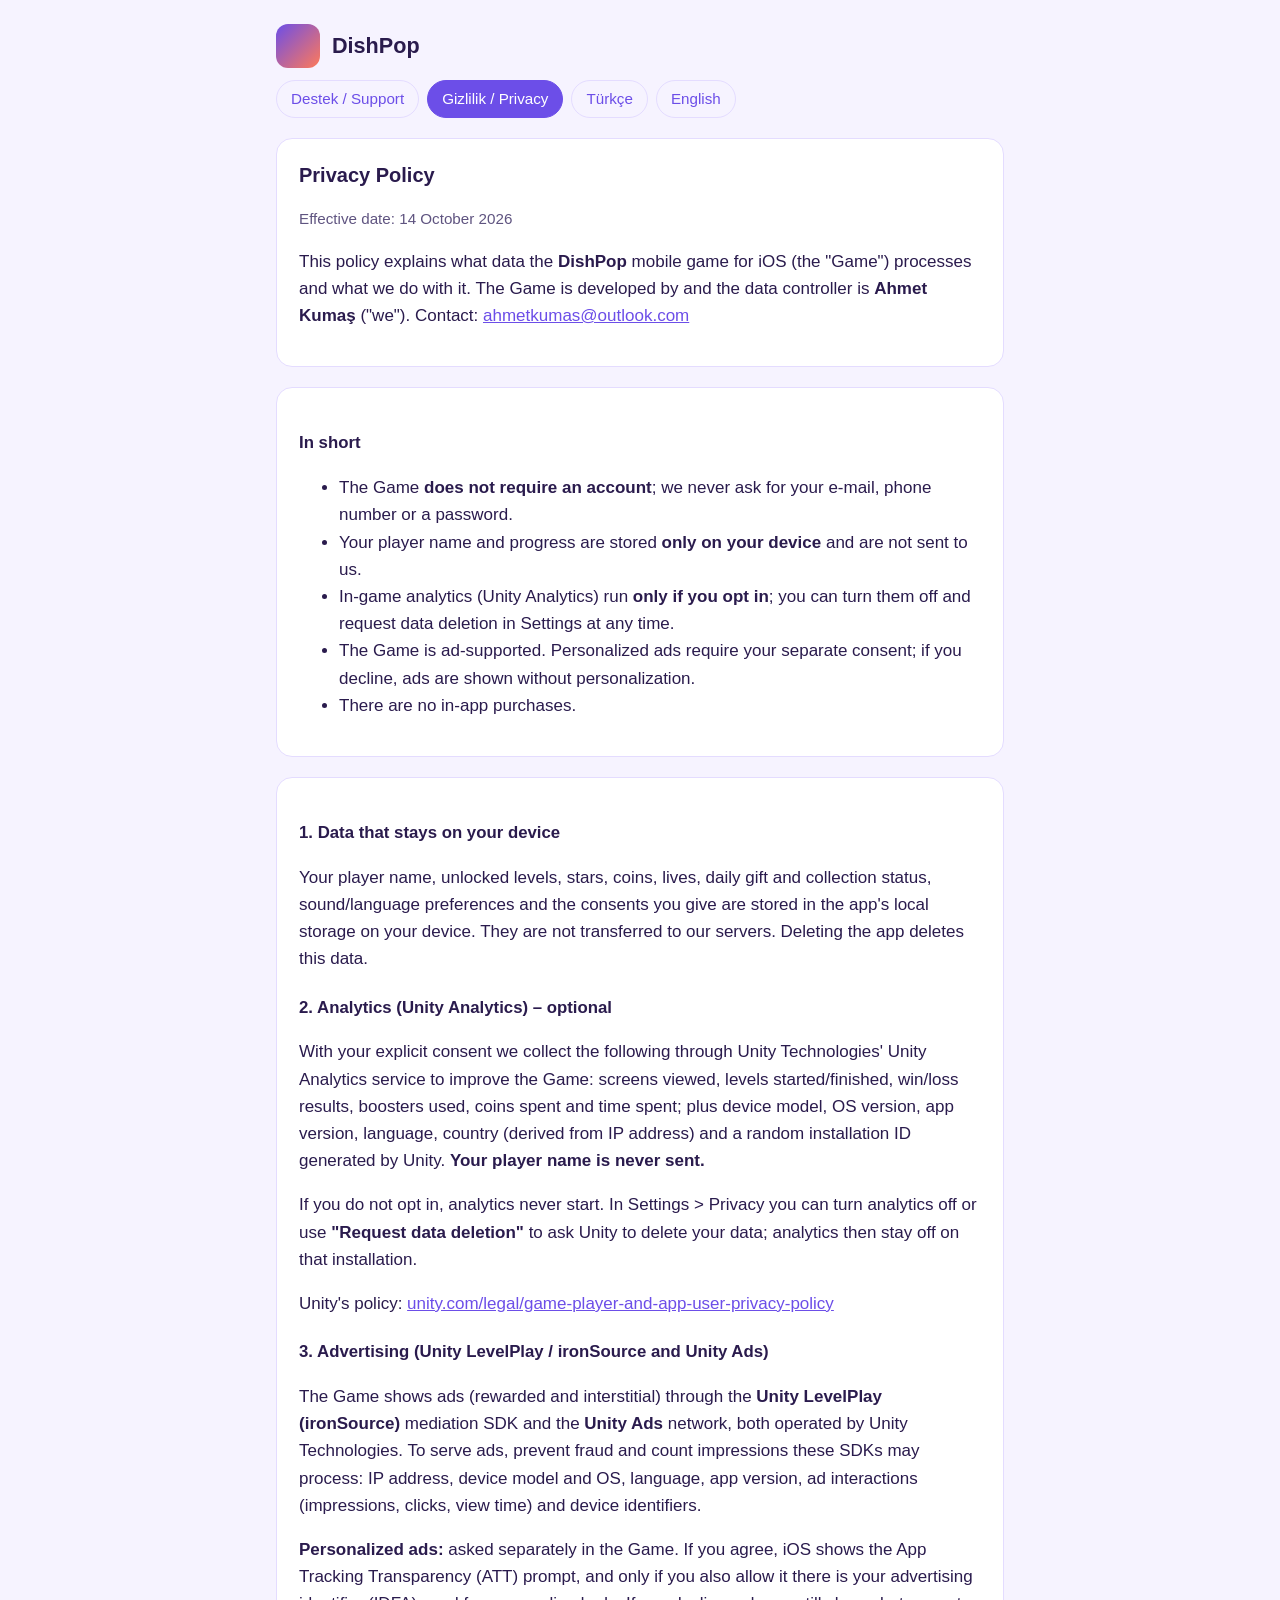
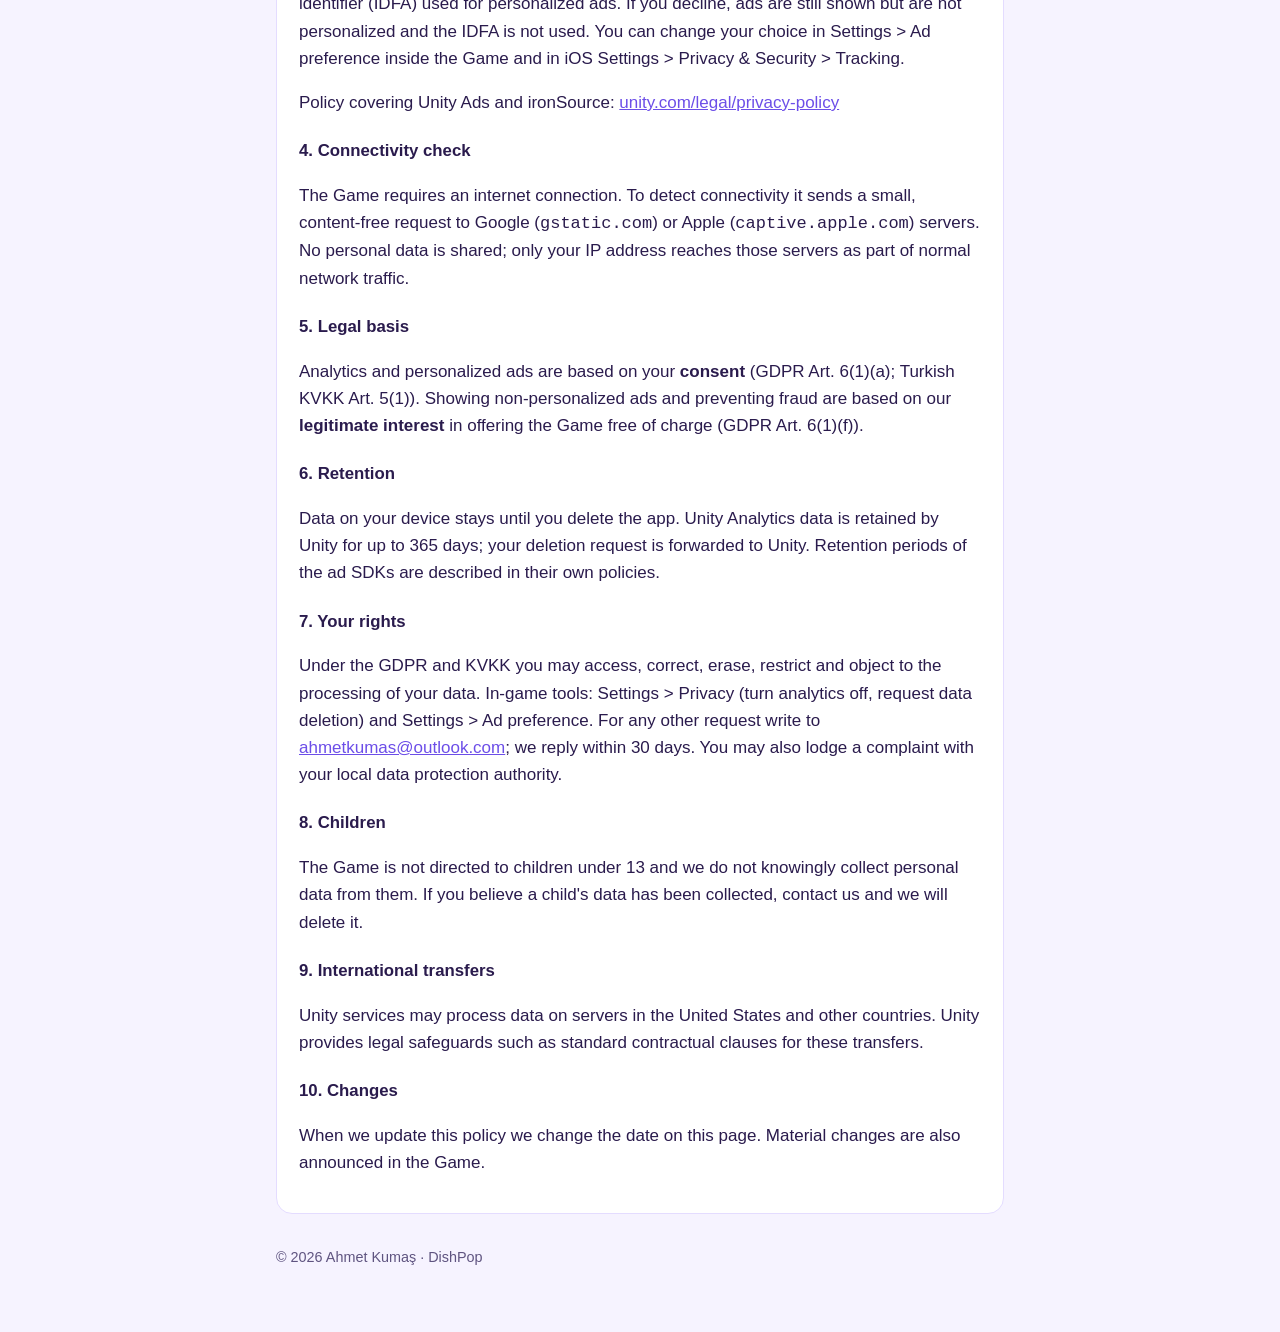
==== privacy.html @ 07a5a762 "DishPop destek ve gizlilik sayfalari (TR/EN) Co-Authored-By: Claude Fable 5.1 <noreply@anthropic.com" ====
<!doctype html>
<html lang="tr">
<head>
<meta charset="utf-8">
<meta name="viewport" content="width=device-width, initial-scale=1">
<title>DishPop – Gizlilik Politikası / Privacy Policy</title>
<link rel="stylesheet" href="style.css">
</head>
<body>
<main>
  <header><div class="logo"></div><h1>DishPop</h1></header>
  <nav>
    <a href="index.html">Destek / Support</a>
    <a href="privacy.html" class="active">Gizlilik / Privacy</a>
    <a href="#tr" onclick="show('tr');return false;">Türkçe</a>
    <a href="#en" onclick="show('en');return false;">English</a>
  </nav>

  <!-- ===================== TÜRKÇE ===================== -->
  <section id="tr" class="lang show">
    <div class="card">
      <h2>Gizlilik Politikası</h2>
      <p class="muted">Yürürlük tarihi: 14 Ekim 2026</p>
      <p>Bu politika, iOS için yayınlanan <strong>DishPop</strong> mobil oyununun ("Oyun") hangi verileri işlediğini ve bu verilerle neler yaptığımızı açıklar. Oyunun geliştiricisi ve veri sorumlusu <strong>Ahmet Kumaş</strong>'tır ("biz"). Sorularınız için: <a href="mailto:ahmetkumas@outlook.com">ahmetkumas@outlook.com</a></p>
    </div>

    <div class="card">
      <h3>Kısaca</h3>
      <ul>
        <li>Oyun <strong>hesap gerektirmez</strong>; e-posta, telefon veya şifre istemeyiz.</li>
        <li>Girdiğiniz oyuncu adı ve oyun ilerlemeniz <strong>yalnızca cihazınızda</strong> saklanır, bize gönderilmez.</li>
        <li>Oyun içi ölçüm (Unity Analytics) <strong>yalnızca izin verirseniz</strong> açılır; Ayarlar'dan istediğiniz zaman kapatabilir ve veri silme isteği gönderebilirsiniz.</li>
        <li>Oyun reklamla desteklenir. Kişiselleştirilmiş reklam için ayrıca izniniz istenir; reddederseniz reklamlar kişiselleştirilmeden gösterilir.</li>
        <li>Uygulama içi satın alma yoktur.</li>
      </ul>
    </div>

    <div class="card">
      <h3>1. Cihazınızda kalan veriler</h3>
      <p>Oyuncu adı, açılan bölümler, yıldızlar, altın, can, günlük hediye ve koleksiyon durumu, ses/dil tercihleri ve verdiğiniz izinler cihazınızdaki uygulama depolamasında tutulur. Bu veriler sunucularımıza aktarılmaz. Uygulamayı silerseniz bu veriler de silinir.</p>

      <h3>2. Ölçüm (Unity Analytics) – isteğe bağlı</h3>
      <p>Oyunu geliştirmek için, açık izninizle, Unity Technologies'in Unity Analytics hizmeti aracılığıyla şu bilgileri toplarız: görüntülenen ekranlar, başlanan/bitirilen bölümler, kazanma-kaybetme sonuçları, kullanılan güçlendirmeler, harcanan altın ve süreler; ayrıca cihaz modeli, işletim sistemi sürümü, uygulama sürümü, dil, ülke (IP adresinden türetilir) ve Unity tarafından üretilen rastgele bir kurulum kimliği. <strong>Oyuncu adınız gönderilmez.</strong></p>
      <p>İzin vermezseniz ölçüm hiç başlamaz. Ayarlar &gt; Gizlilik bölümünden ölçümü kapatabilir veya <strong>"Veri silme isteği"</strong> ile Unity'deki verilerinizin silinmesini talep edebilirsiniz; bu durumda ölçüm o kurulumda kapalı kalır.</p>
      <p>Unity'nin politikası: <a href="https://unity.com/legal/game-player-and-app-user-privacy-policy" target="_blank" rel="noopener">unity.com/legal/game-player-and-app-user-privacy-policy</a></p>

      <h3>3. Reklamlar (Unity LevelPlay / ironSource ve Unity Ads)</h3>
      <p>Oyun, Unity Technologies'e ait <strong>Unity LevelPlay (ironSource)</strong> reklam aracılığı SDK'sı ve <strong>Unity Ads</strong> reklam ağı ile reklam gösterir (ödüllü reklamlar ve bölüm arası reklamlar). Bu SDK'lar reklam göstermek, sahtekârlığı önlemek ve gösterimleri saymak için şu verileri işleyebilir: IP adresi, cihaz modeli ve işletim sistemi, dil, uygulama sürümü, reklam etkileşimleri (gösterim, tıklama, izleme süresi) ve cihaz tanımlayıcıları.</p>
      <p><strong>Kişiselleştirilmiş reklam:</strong> Oyun içinde ayrıca sorulur. İzin verirseniz iOS'un "Uygulama Takibi Şeffaflığı" (ATT) penceresi açılır ve ancak orada da izin verirseniz reklam kimliğiniz (IDFA) kişiselleştirilmiş reklam için kullanılır. İzin vermezseniz reklamlar yine gösterilir, ancak kişiselleştirilmez ve IDFA kullanılmaz. Tercihinizi oyun içinde Ayarlar &gt; Reklam tercihi ve iOS'ta Ayarlar &gt; Gizlilik ve Güvenlik &gt; Takip bölümünden değiştirebilirsiniz.</p>
      <p>Unity Ads ve ironSource için geçerli politika: <a href="https://unity.com/legal/privacy-policy" target="_blank" rel="noopener">unity.com/legal/privacy-policy</a></p>

      <h3>4. Bağlantı denetimi</h3>
      <p>Oyun internet bağlantısı gerektirir. Bağlantı olup olmadığını anlamak için Google (<code>gstatic.com</code>) veya Apple (<code>captive.apple.com</code>) sunucularına içerik taşımayan küçük bir istek gönderilir. Bu istekle kişisel veri paylaşılmaz; yalnızca IP adresiniz standart ağ trafiği gereği bu sunuculara ulaşır.</p>

      <h3>5. Hukuki dayanak</h3>
      <p>Ölçüm ve kişiselleştirilmiş reklam için dayanak <strong>açık rızanızdır</strong> (KVKK m. 5/1, GDPR m. 6/1-a). Kişiselleştirilmemiş reklam gösterimi ve sahtekârlık önleme, oyunu ücretsiz sunabilmemiz için <strong>meşru menfaatimize</strong> dayanır (GDPR m. 6/1-f).</p>

      <h3>6. Saklama</h3>
      <p>Cihazınızdaki veriler siz uygulamayı silene kadar kalır. Unity Analytics verileri Unity tarafından en fazla 365 gün saklanır; silme isteğiniz Unity'ye iletilir. Reklam SDK'larının saklama süreleri kendi politikalarında belirtilir.</p>

      <h3>7. Haklarınız</h3>
      <p>KVKK ve GDPR kapsamında verilerinize erişme, düzeltme, silme, işlemeyi kısıtlama ve itiraz etme hakkınız vardır. Oyun içi araçlar: Ayarlar &gt; Gizlilik (ölçümü kapat, veri silme isteği) ve Ayarlar &gt; Reklam tercihi. Diğer talepler için <a href="mailto:ahmetkumas@outlook.com">ahmetkumas@outlook.com</a> adresine yazabilirsiniz; en geç 30 gün içinde yanıt veririz. AB'de yaşıyorsanız yerel veri koruma otoritenize, Türkiye'de KVKK Kurulu'na şikâyette bulunabilirsiniz.</p>

      <h3>8. Çocuklar</h3>
      <p>Oyun 13 yaşından küçüklere yönelik değildir ve bu kişilerden bilerek kişisel veri toplamayız. Bir çocuğun verisinin toplandığını düşünüyorsanız bize yazın; veriyi sileriz.</p>

      <h3>9. Uluslararası aktarım</h3>
      <p>Unity hizmetleri verileri Amerika Birleşik Devletleri ve diğer ülkelerdeki sunucularda işleyebilir. Unity, bu aktarımlar için standart sözleşme maddeleri gibi hukuki güvenceler sağlar.</p>

      <h3>10. Değişiklikler</h3>
      <p>Politikayı güncellediğimizde bu sayfadaki tarihi değiştiririz. Önemli değişiklikleri oyun içinde de duyururuz.</p>
    </div>
  </section>

  <!-- ===================== ENGLISH ===================== -->
  <section id="en" class="lang">
    <div class="card">
      <h2>Privacy Policy</h2>
      <p class="muted">Effective date: 14 October 2026</p>
      <p>This policy explains what data the <strong>DishPop</strong> mobile game for iOS (the "Game") processes and what we do with it. The Game is developed by and the data controller is <strong>Ahmet Kumaş</strong> ("we"). Contact: <a href="mailto:ahmetkumas@outlook.com">ahmetkumas@outlook.com</a></p>
    </div>

    <div class="card">
      <h3>In short</h3>
      <ul>
        <li>The Game <strong>does not require an account</strong>; we never ask for your e-mail, phone number or a password.</li>
        <li>Your player name and progress are stored <strong>only on your device</strong> and are not sent to us.</li>
        <li>In-game analytics (Unity Analytics) run <strong>only if you opt in</strong>; you can turn them off and request data deletion in Settings at any time.</li>
        <li>The Game is ad-supported. Personalized ads require your separate consent; if you decline, ads are shown without personalization.</li>
        <li>There are no in-app purchases.</li>
      </ul>
    </div>

    <div class="card">
      <h3>1. Data that stays on your device</h3>
      <p>Your player name, unlocked levels, stars, coins, lives, daily gift and collection status, sound/language preferences and the consents you give are stored in the app's local storage on your device. They are not transferred to our servers. Deleting the app deletes this data.</p>

      <h3>2. Analytics (Unity Analytics) – optional</h3>
      <p>With your explicit consent we collect the following through Unity Technologies' Unity Analytics service to improve the Game: screens viewed, levels started/finished, win/loss results, boosters used, coins spent and time spent; plus device model, OS version, app version, language, country (derived from IP address) and a random installation ID generated by Unity. <strong>Your player name is never sent.</strong></p>
      <p>If you do not opt in, analytics never start. In Settings &gt; Privacy you can turn analytics off or use <strong>"Request data deletion"</strong> to ask Unity to delete your data; analytics then stay off on that installation.</p>
      <p>Unity's policy: <a href="https://unity.com/legal/game-player-and-app-user-privacy-policy" target="_blank" rel="noopener">unity.com/legal/game-player-and-app-user-privacy-policy</a></p>

      <h3>3. Advertising (Unity LevelPlay / ironSource and Unity Ads)</h3>
      <p>The Game shows ads (rewarded and interstitial) through the <strong>Unity LevelPlay (ironSource)</strong> mediation SDK and the <strong>Unity Ads</strong> network, both operated by Unity Technologies. To serve ads, prevent fraud and count impressions these SDKs may process: IP address, device model and OS, language, app version, ad interactions (impressions, clicks, view time) and device identifiers.</p>
      <p><strong>Personalized ads:</strong> asked separately in the Game. If you agree, iOS shows the App Tracking Transparency (ATT) prompt, and only if you also allow it there is your advertising identifier (IDFA) used for personalized ads. If you decline, ads are still shown but are not personalized and the IDFA is not used. You can change your choice in Settings &gt; Ad preference inside the Game and in iOS Settings &gt; Privacy &amp; Security &gt; Tracking.</p>
      <p>Policy covering Unity Ads and ironSource: <a href="https://unity.com/legal/privacy-policy" target="_blank" rel="noopener">unity.com/legal/privacy-policy</a></p>

      <h3>4. Connectivity check</h3>
      <p>The Game requires an internet connection. To detect connectivity it sends a small, content-free request to Google (<code>gstatic.com</code>) or Apple (<code>captive.apple.com</code>) servers. No personal data is shared; only your IP address reaches those servers as part of normal network traffic.</p>

      <h3>5. Legal basis</h3>
      <p>Analytics and personalized ads are based on your <strong>consent</strong> (GDPR Art. 6(1)(a); Turkish KVKK Art. 5(1)). Showing non-personalized ads and preventing fraud are based on our <strong>legitimate interest</strong> in offering the Game free of charge (GDPR Art. 6(1)(f)).</p>

      <h3>6. Retention</h3>
      <p>Data on your device stays until you delete the app. Unity Analytics data is retained by Unity for up to 365 days; your deletion request is forwarded to Unity. Retention periods of the ad SDKs are described in their own policies.</p>

      <h3>7. Your rights</h3>
      <p>Under the GDPR and KVKK you may access, correct, erase, restrict and object to the processing of your data. In-game tools: Settings &gt; Privacy (turn analytics off, request data deletion) and Settings &gt; Ad preference. For any other request write to <a href="mailto:ahmetkumas@outlook.com">ahmetkumas@outlook.com</a>; we reply within 30 days. You may also lodge a complaint with your local data protection authority.</p>

      <h3>8. Children</h3>
      <p>The Game is not directed to children under 13 and we do not knowingly collect personal data from them. If you believe a child's data has been collected, contact us and we will delete it.</p>

      <h3>9. International transfers</h3>
      <p>Unity services may process data on servers in the United States and other countries. Unity provides legal safeguards such as standard contractual clauses for these transfers.</p>

      <h3>10. Changes</h3>
      <p>When we update this policy we change the date on this page. Material changes are also announced in the Game.</p>
    </div>
  </section>

  <footer>© 2026 Ahmet Kumaş · DishPop</footer>
</main>
<script>
function show(l){document.querySelectorAll('.lang').forEach(s=>s.classList.toggle('show',s.id===l));}
(function(){var h=location.hash.replace('#','');if(h==='en'||h==='tr')show(h);else if(!/^tr/i.test(navigator.language||''))show('en');})();
</script>
</body>
</html>
---- style.css ----
:root { --bg: #f6f3ff; --card: #ffffff; --ink: #2a1b4d; --soft: #5f5480; --accent: #6c4ee8; --line: #e4dcff; }
@media (prefers-color-scheme: dark) {
  :root { --bg: #16112a; --card: #211a3a; --ink: #f1ecff; --soft: #b8aee0; --accent: #a78bfa; --line: #352b58; }
}
* { box-sizing: border-box; }
body { margin: 0; background: var(--bg); color: var(--ink); font: 17px/1.6 -apple-system, "Segoe UI", Roboto, Helvetica, Arial, sans-serif; }
main { max-width: 760px; margin: 0 auto; padding: 24px 16px 64px; }
header { display: flex; align-items: center; gap: 12px; margin-bottom: 12px; }
header .logo { width: 44px; height: 44px; border-radius: 12px; background: linear-gradient(135deg, #6c4ee8, #ff7a59); }
header h1 { font-size: 1.35rem; margin: 0; }
nav { display: flex; gap: 8px; flex-wrap: wrap; margin: 8px 0 20px; }
nav a { text-decoration: none; color: var(--accent); border: 1px solid var(--line); border-radius: 999px; padding: 6px 14px; font-size: 0.95rem; }
nav a.active { background: var(--accent); color: #fff; border-color: var(--accent); }
.card { background: var(--card); border: 1px solid var(--line); border-radius: 16px; padding: 20px 22px; margin-bottom: 20px; }
h2 { font-size: 1.25rem; margin: 0 0 8px; }
h3 { font-size: 1.05rem; margin: 22px 0 6px; }
p, li { color: var(--ink); }
.muted { color: var(--soft); font-size: 0.95rem; }
table { width: 100%; border-collapse: collapse; font-size: 0.95rem; }
th, td { text-align: left; padding: 8px 6px; border-bottom: 1px solid var(--line); vertical-align: top; }
a { color: var(--accent); }
.lang { display: none; }
.lang:target, .lang.show { display: block; }
footer { color: var(--soft); font-size: 0.9rem; margin-top: 32px; }
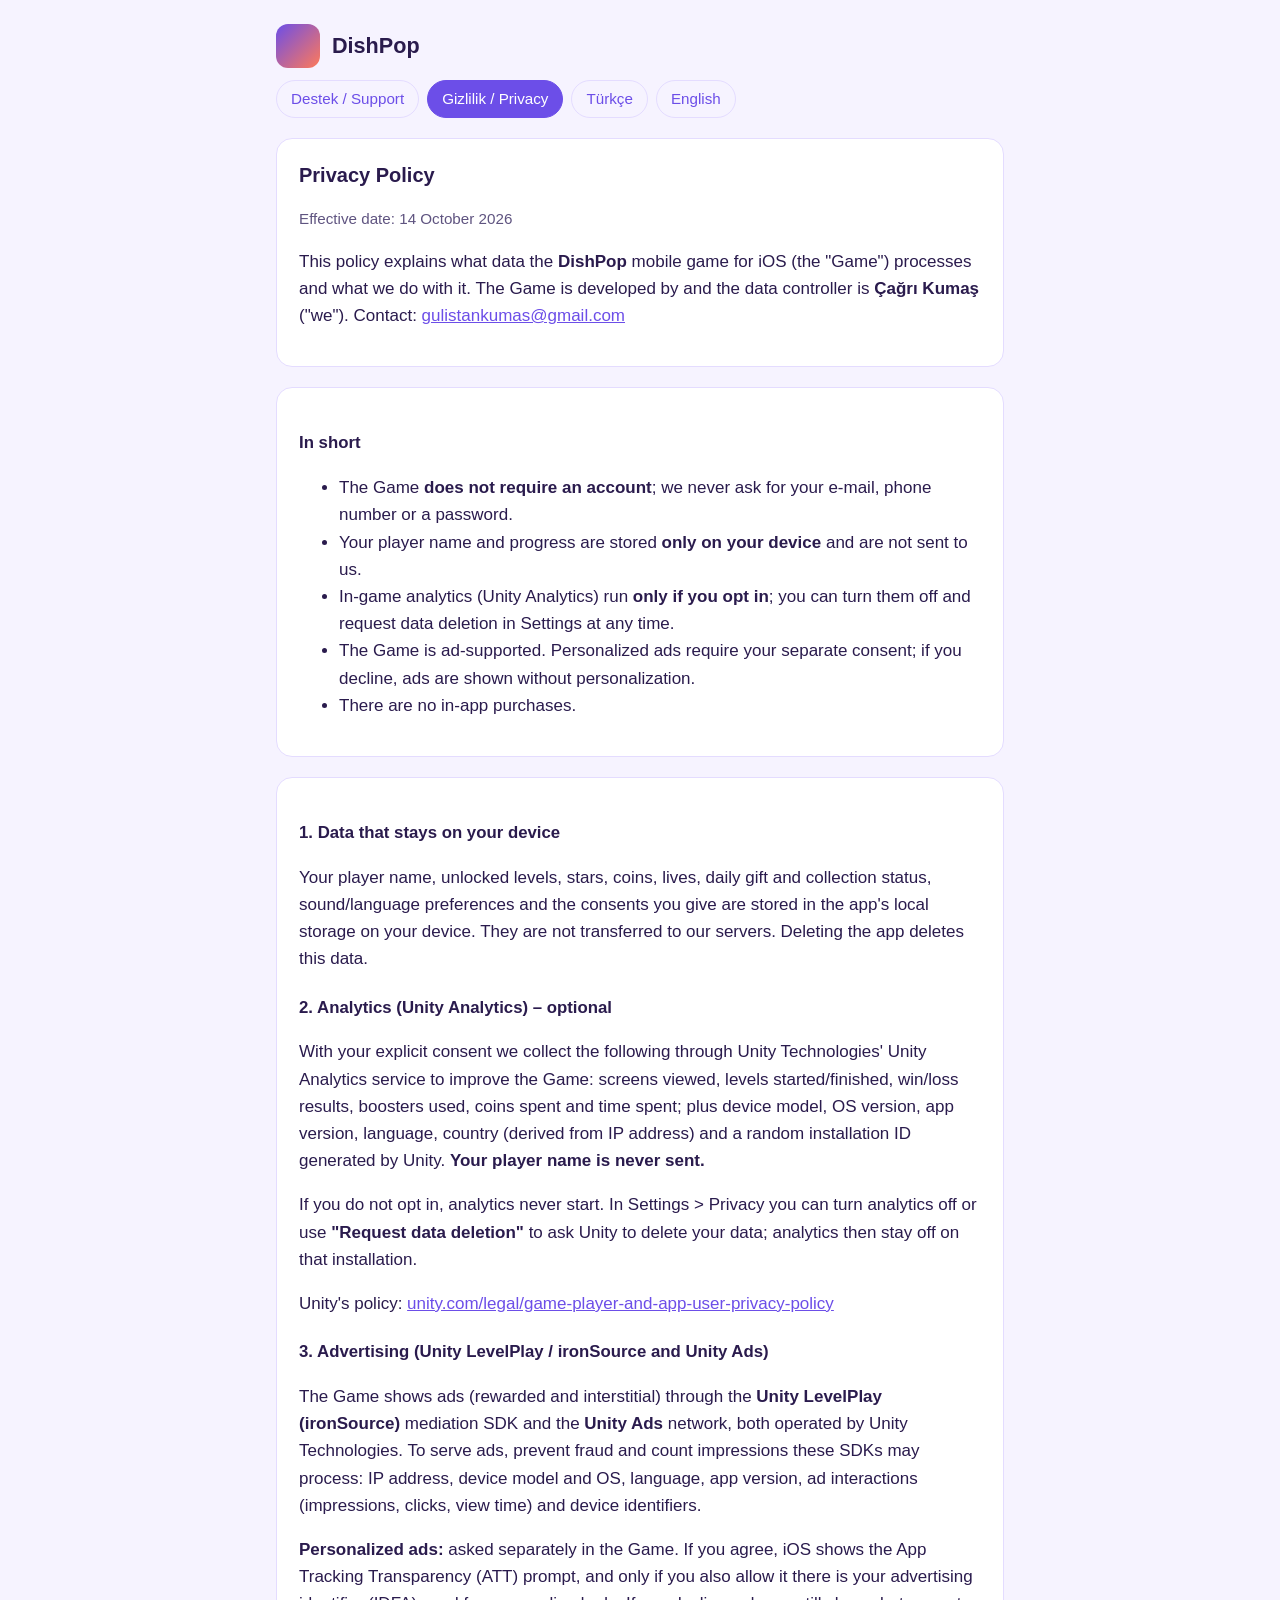
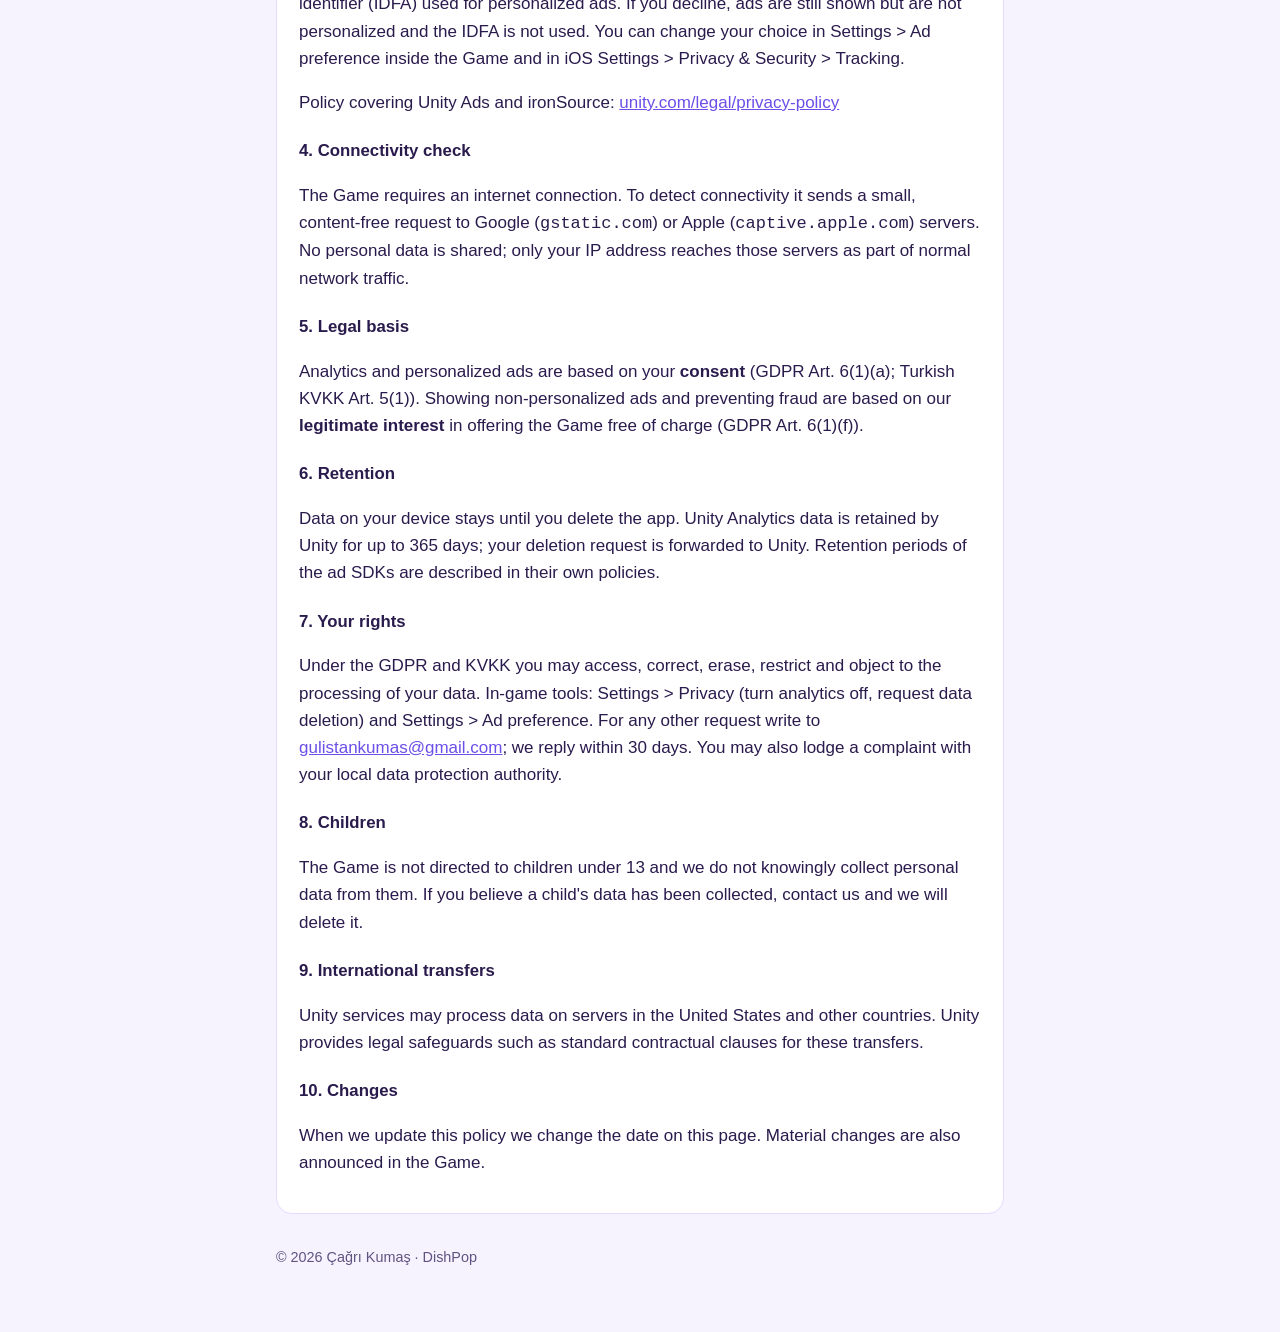
==== commit 5cd67e2b: "Gelistirici adi ve iletisim adresi guncellendi Co-Authored-By: Claude Fable 5.1 <noreply@anthropic.c" ====
--- a/privacy.html
+++ b/privacy.html
@@ -21,7 +21,7 @@
     <div class="card">
       <h2>Gizlilik Politikası</h2>
       <p class="muted">Yürürlük tarihi: 14 Ekim 2026</p>
-      <p>Bu politika, iOS için yayınlanan <strong>DishPop</strong> mobil oyununun ("Oyun") hangi verileri işlediğini ve bu verilerle neler yaptığımızı açıklar. Oyunun geliştiricisi ve veri sorumlusu <strong>Ahmet Kumaş</strong>'tır ("biz"). Sorularınız için: <a href="mailto:ahmetkumas@outlook.com">ahmetkumas@outlook.com</a></p>
+      <p>Bu politika, iOS için yayınlanan <strong>DishPop</strong> mobil oyununun ("Oyun") hangi verileri işlediğini ve bu verilerle neler yaptığımızı açıklar. Oyunun geliştiricisi ve veri sorumlusu <strong>Çağrı Kumaş</strong>'tır ("biz"). Sorularınız için: <a href="mailto:gulistankumas@gmail.com">gulistankumas@gmail.com</a></p>
     </div>
 
     <div class="card">
@@ -59,7 +59,7 @@
       <p>Cihazınızdaki veriler siz uygulamayı silene kadar kalır. Unity Analytics verileri Unity tarafından en fazla 365 gün saklanır; silme isteğiniz Unity'ye iletilir. Reklam SDK'larının saklama süreleri kendi politikalarında belirtilir.</p>
 
       <h3>7. Haklarınız</h3>
-      <p>KVKK ve GDPR kapsamında verilerinize erişme, düzeltme, silme, işlemeyi kısıtlama ve itiraz etme hakkınız vardır. Oyun içi araçlar: Ayarlar &gt; Gizlilik (ölçümü kapat, veri silme isteği) ve Ayarlar &gt; Reklam tercihi. Diğer talepler için <a href="mailto:ahmetkumas@outlook.com">ahmetkumas@outlook.com</a> adresine yazabilirsiniz; en geç 30 gün içinde yanıt veririz. AB'de yaşıyorsanız yerel veri koruma otoritenize, Türkiye'de KVKK Kurulu'na şikâyette bulunabilirsiniz.</p>
+      <p>KVKK ve GDPR kapsamında verilerinize erişme, düzeltme, silme, işlemeyi kısıtlama ve itiraz etme hakkınız vardır. Oyun içi araçlar: Ayarlar &gt; Gizlilik (ölçümü kapat, veri silme isteği) ve Ayarlar &gt; Reklam tercihi. Diğer talepler için <a href="mailto:gulistankumas@gmail.com">gulistankumas@gmail.com</a> adresine yazabilirsiniz; en geç 30 gün içinde yanıt veririz. AB'de yaşıyorsanız yerel veri koruma otoritenize, Türkiye'de KVKK Kurulu'na şikâyette bulunabilirsiniz.</p>
 
       <h3>8. Çocuklar</h3>
       <p>Oyun 13 yaşından küçüklere yönelik değildir ve bu kişilerden bilerek kişisel veri toplamayız. Bir çocuğun verisinin toplandığını düşünüyorsanız bize yazın; veriyi sileriz.</p>
@@ -77,7 +77,7 @@
     <div class="card">
       <h2>Privacy Policy</h2>
       <p class="muted">Effective date: 14 October 2026</p>
-      <p>This policy explains what data the <strong>DishPop</strong> mobile game for iOS (the "Game") processes and what we do with it. The Game is developed by and the data controller is <strong>Ahmet Kumaş</strong> ("we"). Contact: <a href="mailto:ahmetkumas@outlook.com">ahmetkumas@outlook.com</a></p>
+      <p>This policy explains what data the <strong>DishPop</strong> mobile game for iOS (the "Game") processes and what we do with it. The Game is developed by and the data controller is <strong>Çağrı Kumaş</strong> ("we"). Contact: <a href="mailto:gulistankumas@gmail.com">gulistankumas@gmail.com</a></p>
     </div>
 
     <div class="card">
@@ -115,7 +115,7 @@
       <p>Data on your device stays until you delete the app. Unity Analytics data is retained by Unity for up to 365 days; your deletion request is forwarded to Unity. Retention periods of the ad SDKs are described in their own policies.</p>
 
       <h3>7. Your rights</h3>
-      <p>Under the GDPR and KVKK you may access, correct, erase, restrict and object to the processing of your data. In-game tools: Settings &gt; Privacy (turn analytics off, request data deletion) and Settings &gt; Ad preference. For any other request write to <a href="mailto:ahmetkumas@outlook.com">ahmetkumas@outlook.com</a>; we reply within 30 days. You may also lodge a complaint with your local data protection authority.</p>
+      <p>Under the GDPR and KVKK you may access, correct, erase, restrict and object to the processing of your data. In-game tools: Settings &gt; Privacy (turn analytics off, request data deletion) and Settings &gt; Ad preference. For any other request write to <a href="mailto:gulistankumas@gmail.com">gulistankumas@gmail.com</a>; we reply within 30 days. You may also lodge a complaint with your local data protection authority.</p>
 
       <h3>8. Children</h3>
       <p>The Game is not directed to children under 13 and we do not knowingly collect personal data from them. If you believe a child's data has been collected, contact us and we will delete it.</p>
@@ -128,7 +128,7 @@
     </div>
   </section>
 
-  <footer>© 2026 Ahmet Kumaş · DishPop</footer>
+  <footer>© 2026 Çağrı Kumaş · DishPop</footer>
 </main>
 <script>
 function show(l){document.querySelectorAll('.lang').forEach(s=>s.classList.toggle('show',s.id===l));}
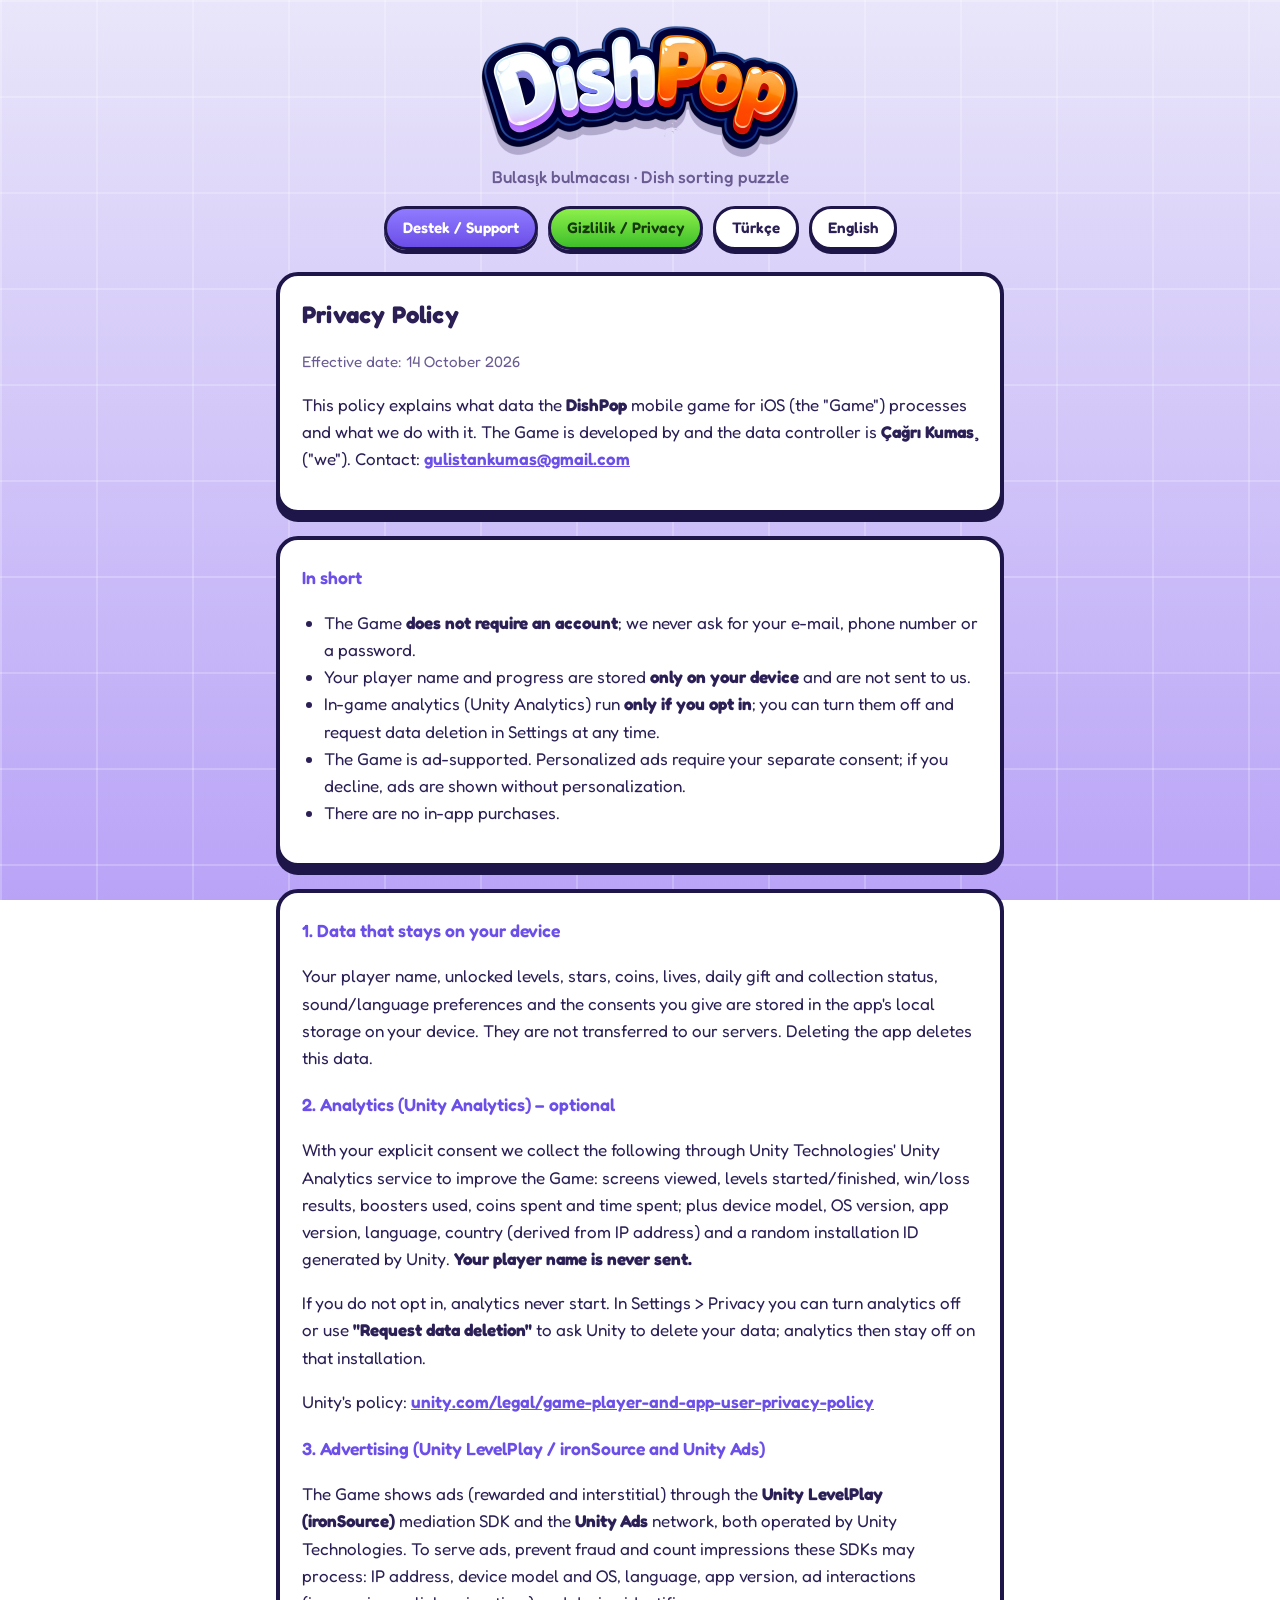
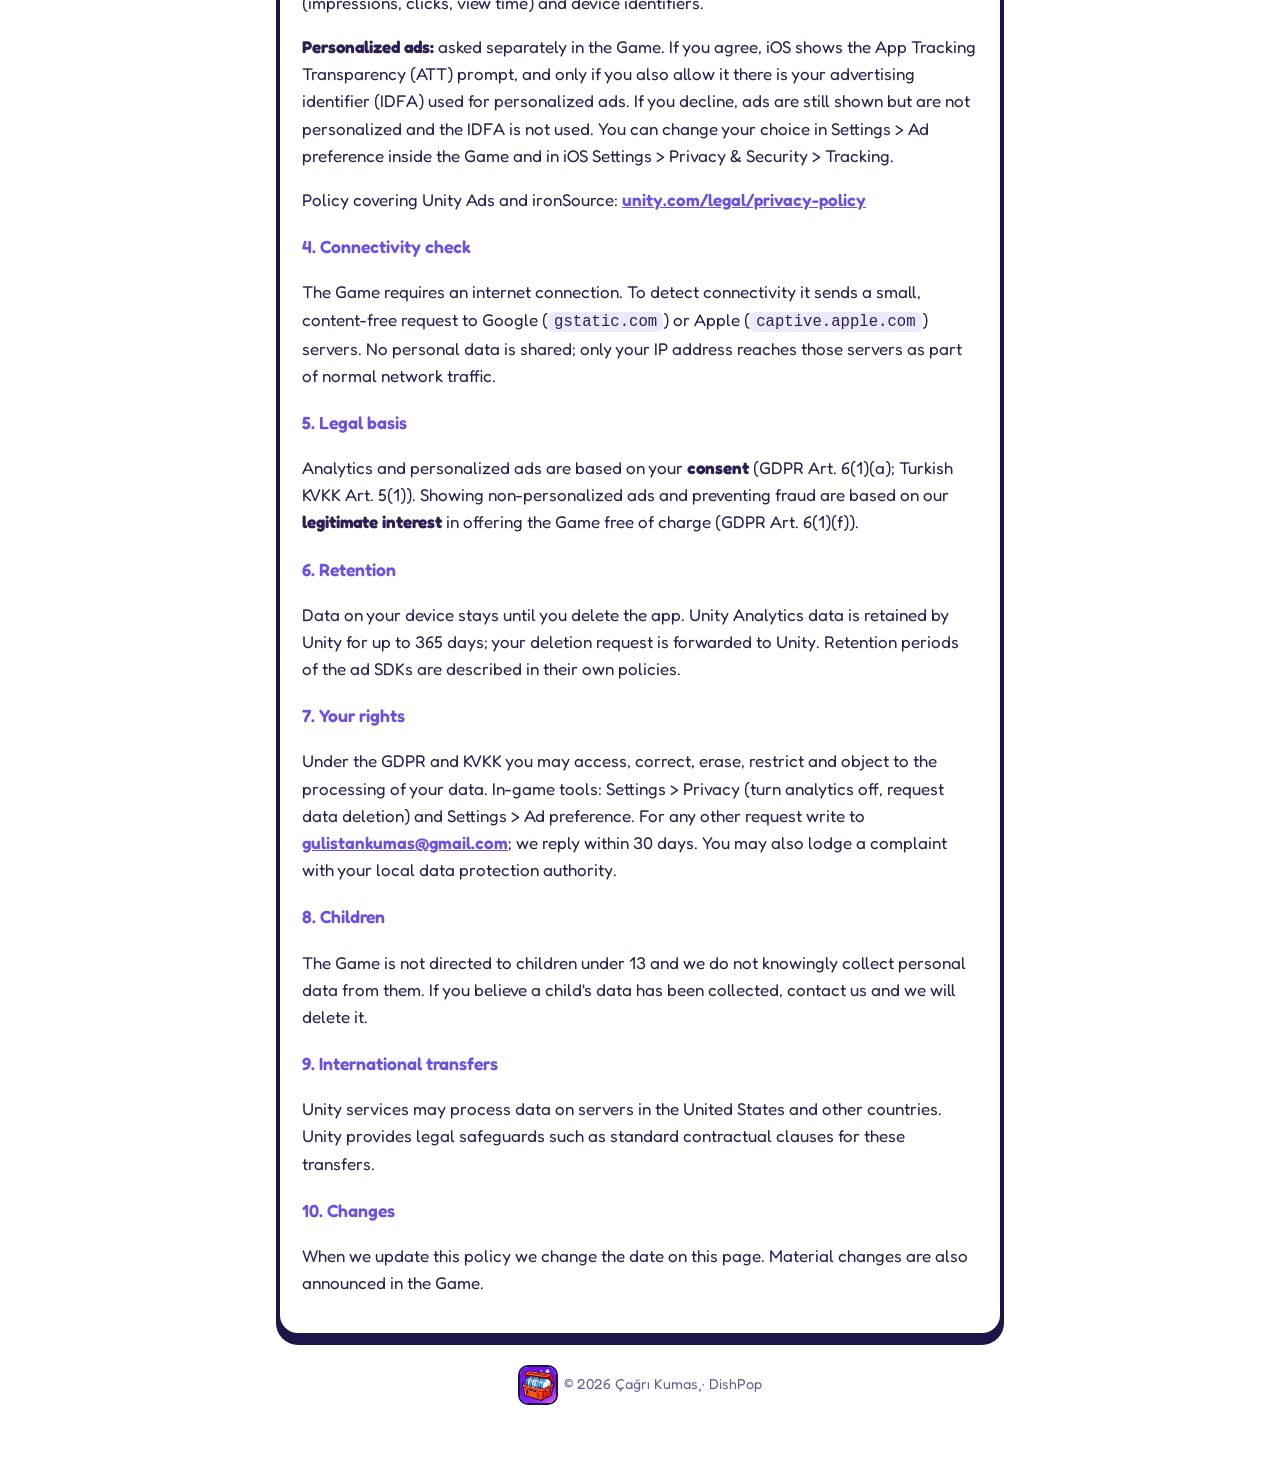
==== commit b16a85ef: "Site: DishPop tasarim dili (logo, kahraman, koleksiyon parcalari, Fredoka) Co-Authored-By: Claude Fa" ====
--- a/privacy.html
+++ b/privacy.html
@@ -4,16 +4,20 @@
 <meta charset="utf-8">
 <meta name="viewport" content="width=device-width, initial-scale=1">
 <title>DishPop – Gizlilik Politikası / Privacy Policy</title>
+<link rel="preconnect" href="https://fonts.googleapis.com">
+<link href="https://fonts.googleapis.com/css2?family=Fredoka:wght@500;600;700&display=swap" rel="stylesheet">
+<link rel="icon" type="image/png" href="img/favicon.png">
+<link rel="apple-touch-icon" href="img/icon.png">
 <link rel="stylesheet" href="style.css">
 </head>
 <body>
 <main>
-  <header><div class="logo"></div><h1>DishPop</h1></header>
+  <header><img class="logo" src="img/logo.png" alt="DishPop"><p class="tag">Bulaşık bulmacası · Dish sorting puzzle</p></header>
   <nav>
     <a href="index.html">Destek / Support</a>
     <a href="privacy.html" class="active">Gizlilik / Privacy</a>
-    <a href="#tr" onclick="show('tr');return false;">Türkçe</a>
-    <a href="#en" onclick="show('en');return false;">English</a>
+    <a href="#tr" class="lang-btn" onclick="show('tr');return false;">Türkçe</a>
+    <a href="#en" class="lang-btn" onclick="show('en');return false;">English</a>
   </nav>
 
   <!-- ===================== TÜRKÇE ===================== -->
@@ -128,7 +132,7 @@
     </div>
   </section>
 
-  <footer>© 2026 Çağrı Kumaş · DishPop</footer>
+  <footer><img src="img/icon.png" alt="">© 2026 Çağrı Kumaş · DishPop</footer>
 </main>
 <script>
 function show(l){document.querySelectorAll('.lang').forEach(s=>s.classList.toggle('show',s.id===l));}
--- a/style.css
+++ b/style.css
@@ -1,24 +1,71 @@
-:root { --bg: #f6f3ff; --card: #ffffff; --ink: #2a1b4d; --soft: #5f5480; --accent: #6c4ee8; --line: #e4dcff; }
+/* DishPop tasarim dili: lila fayans fon, parlak-kalin konturlu kartlar, Fredoka yazi */
+:root {
+  --bg1: #e9e6fa; --bg2: #b9a3f7; --tile: rgba(255,255,255,.22);
+  --card: #ffffff; --ink: #2b1f55; --soft: #6a5c93; --line: #1e1548;
+  --accent: #6c4ee8; --green1: #8df04a; --green2: #3fbf2a; --orange: #ff7a2a;
+}
 @media (prefers-color-scheme: dark) {
-  :root { --bg: #16112a; --card: #211a3a; --ink: #f1ecff; --soft: #b8aee0; --accent: #a78bfa; --line: #352b58; }
+  :root { --bg1: #2a2050; --bg2: #141030; --tile: rgba(255,255,255,.05);
+          --card: #2e2459; --ink: #f3efff; --soft: #c1b6ea; --line: #0e0a28; --accent: #b9a3ff; }
 }
 * { box-sizing: border-box; }
-body { margin: 0; background: var(--bg); color: var(--ink); font: 17px/1.6 -apple-system, "Segoe UI", Roboto, Helvetica, Arial, sans-serif; }
-main { max-width: 760px; margin: 0 auto; padding: 24px 16px 64px; }
-header { display: flex; align-items: center; gap: 12px; margin-bottom: 12px; }
-header .logo { width: 44px; height: 44px; border-radius: 12px; background: linear-gradient(135deg, #6c4ee8, #ff7a59); }
-header h1 { font-size: 1.35rem; margin: 0; }
-nav { display: flex; gap: 8px; flex-wrap: wrap; margin: 8px 0 20px; }
-nav a { text-decoration: none; color: var(--accent); border: 1px solid var(--line); border-radius: 999px; padding: 6px 14px; font-size: 0.95rem; }
-nav a.active { background: var(--accent); color: #fff; border-color: var(--accent); }
-.card { background: var(--card); border: 1px solid var(--line); border-radius: 16px; padding: 20px 22px; margin-bottom: 20px; }
-h2 { font-size: 1.25rem; margin: 0 0 8px; }
-h3 { font-size: 1.05rem; margin: 22px 0 6px; }
-p, li { color: var(--ink); }
-.muted { color: var(--soft); font-size: 0.95rem; }
-table { width: 100%; border-collapse: collapse; font-size: 0.95rem; }
-th, td { text-align: left; padding: 8px 6px; border-bottom: 1px solid var(--line); vertical-align: top; }
-a { color: var(--accent); }
+html { scroll-behavior: smooth; }
+body {
+  margin: 0; color: var(--ink);
+  font-family: "Fredoka", "Baloo 2", -apple-system, "Segoe UI", Roboto, sans-serif; font-size: 17px; line-height: 1.6;
+  background: linear-gradient(180deg, var(--bg1) 0%, var(--bg2) 100%) fixed;
+}
+/* fayans cizgileri */
+body::before {
+  content: ""; position: fixed; inset: 0; z-index: -1; pointer-events: none;
+  background-image: linear-gradient(var(--tile) 2px, transparent 2px), linear-gradient(90deg, var(--tile) 2px, transparent 2px);
+  background-size: 96px 96px;
+}
+main { max-width: 760px; margin: 0 auto; padding: 24px 16px 56px; }
+
+header { text-align: center; margin-bottom: 8px; }
+header .logo { width: min(320px, 70%); height: auto; filter: drop-shadow(0 8px 0 rgba(30,21,72,.25)); }
+header .tag { margin: 4px 0 0; color: var(--soft); font-weight: 500; }
+
+nav { display: flex; gap: 10px; flex-wrap: wrap; justify-content: center; margin: 16px 0 22px; }
+nav a {
+  text-decoration: none; color: #fff; font-weight: 600; font-size: .95rem;
+  background: linear-gradient(180deg, #8f7bff, #6c4ee8); border: 3px solid var(--line); border-radius: 999px;
+  padding: 7px 16px; box-shadow: 0 4px 0 var(--line);
+}
+nav a.active { background: linear-gradient(180deg, var(--green1), var(--green2)); color: #163a0c; }
+nav a.lang-btn { background: var(--card); color: var(--ink); }
+
+.hero { display: flex; align-items: center; gap: 18px; }
+.hero img { width: 150px; height: 150px; flex: none; filter: drop-shadow(0 6px 0 rgba(30,21,72,.25)); }
+@media (max-width: 520px) { .hero { flex-direction: column; text-align: center; } }
+
+.card {
+  background: var(--card); border: 4px solid var(--line); border-radius: 22px;
+  padding: 20px 22px; margin-bottom: 22px; box-shadow: 0 8px 0 var(--line), inset 0 6px 0 rgba(255,255,255,.55);
+}
+@media (prefers-color-scheme: dark) { .card { box-shadow: 0 8px 0 var(--line), inset 0 6px 0 rgba(255,255,255,.08); } }
+h2 { font-size: 1.5rem; margin: 0 0 8px; font-weight: 700; letter-spacing: .2px; }
+h3 { font-size: 1.1rem; margin: 20px 0 4px; font-weight: 600; color: var(--accent); }
+.muted { color: var(--soft); font-size: .95rem; }
+ul { padding-left: 22px; }
+a { color: var(--accent); font-weight: 600; }
+code { background: rgba(108,78,232,.12); padding: 1px 6px; border-radius: 6px; font-size: .92em; }
+
+.btn {
+  display: inline-block; text-decoration: none; color: #163a0c; font-weight: 700; font-size: 1.05rem;
+  background: linear-gradient(180deg, var(--green1), var(--green2)); border: 3px solid var(--line); border-radius: 999px;
+  padding: 10px 26px; box-shadow: 0 5px 0 var(--line); margin-top: 8px;
+}
+.btn:active { transform: translateY(3px); box-shadow: 0 2px 0 var(--line); }
+
+.pieces { display: flex; justify-content: center; gap: 14px; margin: 6px 0 2px; }
+.pieces img { width: 84px; height: 84px; filter: drop-shadow(0 4px 0 rgba(30,21,72,.2)); }
+
 .lang { display: none; }
-.lang:target, .lang.show { display: block; }
-footer { color: var(--soft); font-size: 0.9rem; margin-top: 32px; }
+.lang.show { display: block; }
+footer { color: var(--soft); font-size: .9rem; text-align: center; margin-top: 28px; }
+footer img { width: 40px; height: 40px; border-radius: 10px; vertical-align: middle; margin-right: 6px; border: 2px solid var(--line); }
+.hero > div { min-width: 0; }
+body { overflow-wrap: anywhere; }
+.card > h3:first-child { margin-top: 4px; }
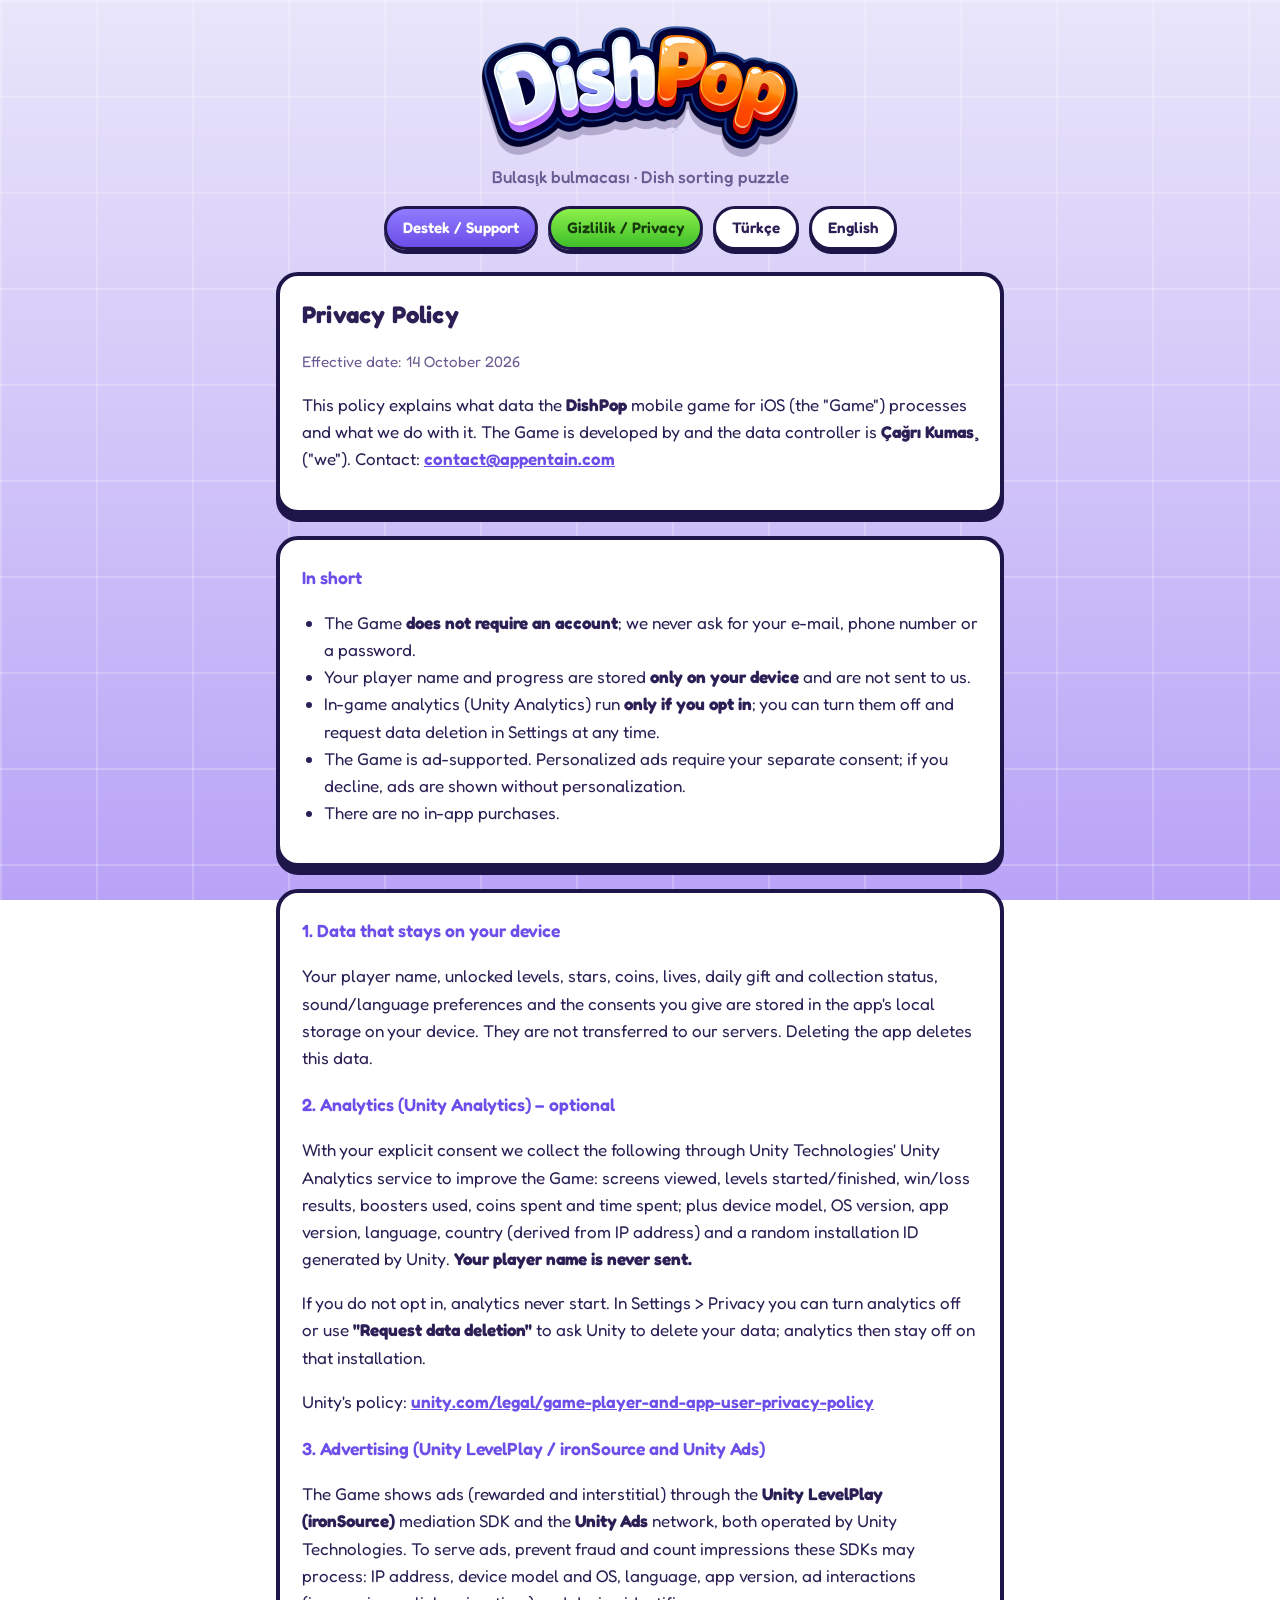
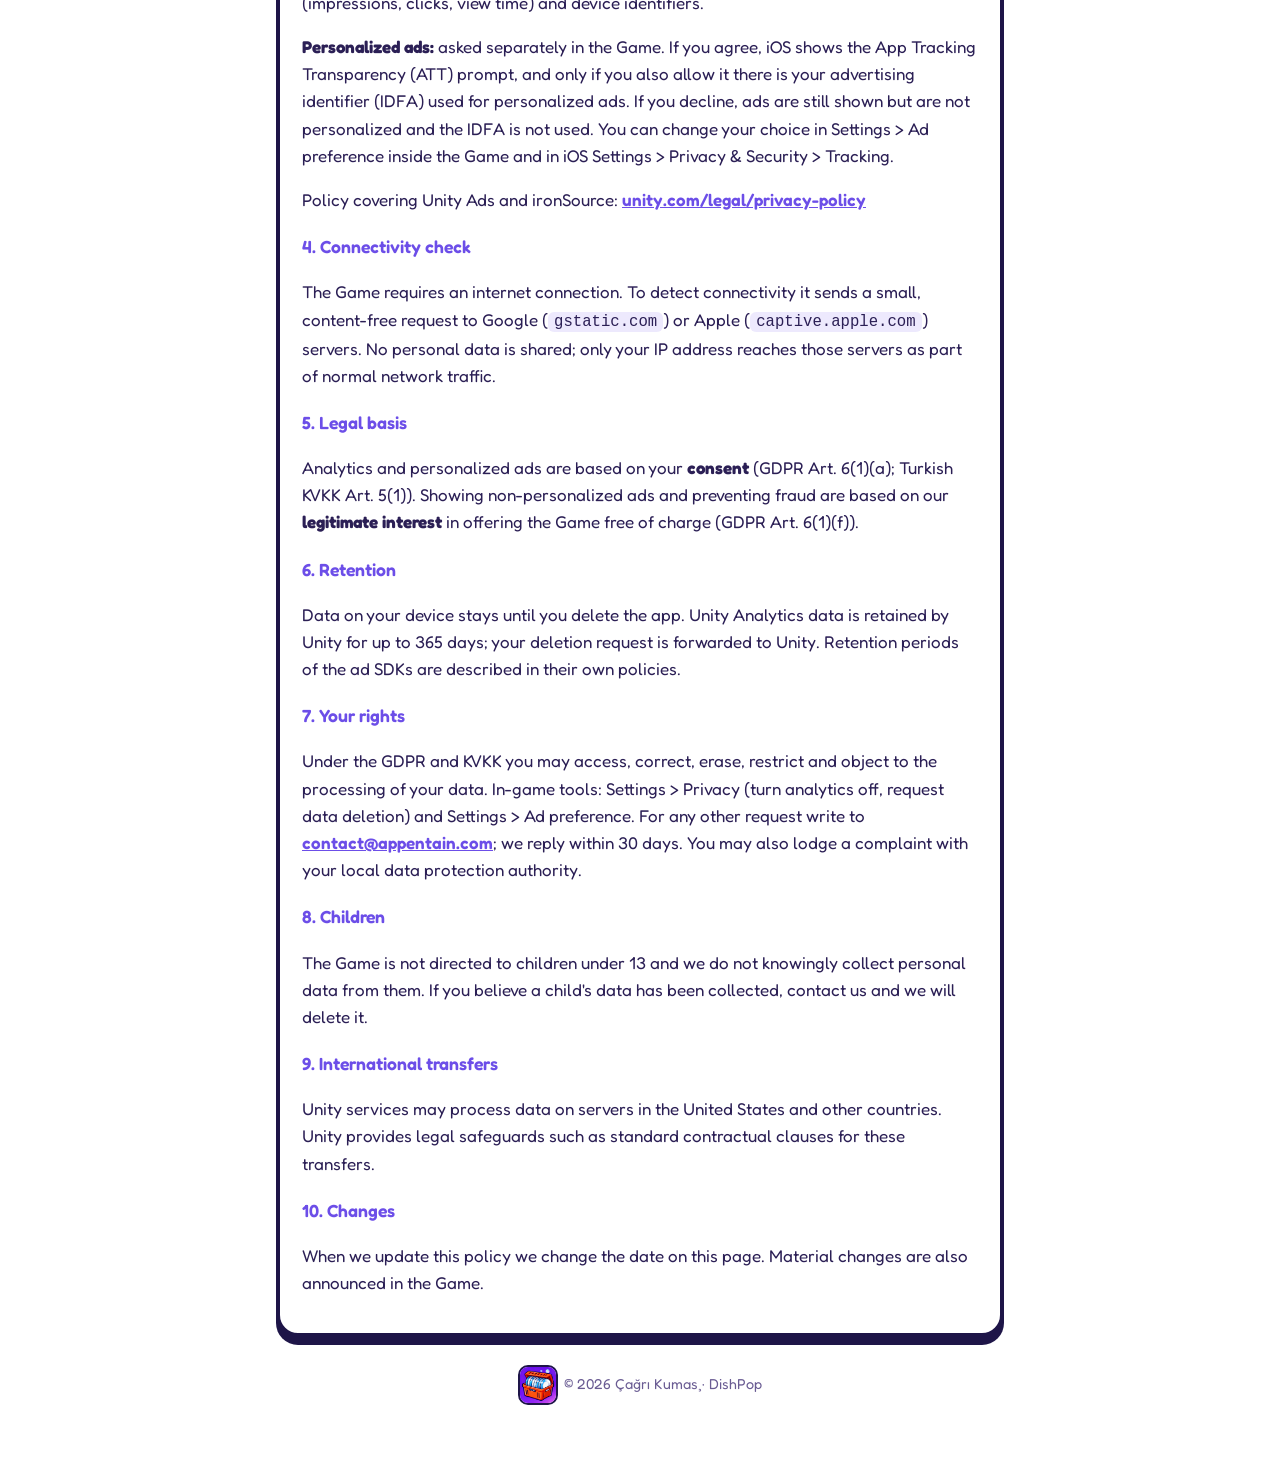
==== commit 7ee3fe28: "Iletisim adresi: contact@appentain.com" ====
--- a/privacy.html
+++ b/privacy.html
@@ -25,7 +25,7 @@
     <div class="card">
       <h2>Gizlilik Politikası</h2>
       <p class="muted">Yürürlük tarihi: 14 Ekim 2026</p>
-      <p>Bu politika, iOS için yayınlanan <strong>DishPop</strong> mobil oyununun ("Oyun") hangi verileri işlediğini ve bu verilerle neler yaptığımızı açıklar. Oyunun geliştiricisi ve veri sorumlusu <strong>Çağrı Kumaş</strong>'tır ("biz"). Sorularınız için: <a href="mailto:gulistankumas@gmail.com">gulistankumas@gmail.com</a></p>
+      <p>Bu politika, iOS için yayınlanan <strong>DishPop</strong> mobil oyununun ("Oyun") hangi verileri işlediğini ve bu verilerle neler yaptığımızı açıklar. Oyunun geliştiricisi ve veri sorumlusu <strong>Çağrı Kumaş</strong>'tır ("biz"). Sorularınız için: <a href="mailto:contact@appentain.com">contact@appentain.com</a></p>
     </div>
 
     <div class="card">
@@ -63,7 +63,7 @@
       <p>Cihazınızdaki veriler siz uygulamayı silene kadar kalır. Unity Analytics verileri Unity tarafından en fazla 365 gün saklanır; silme isteğiniz Unity'ye iletilir. Reklam SDK'larının saklama süreleri kendi politikalarında belirtilir.</p>
 
       <h3>7. Haklarınız</h3>
-      <p>KVKK ve GDPR kapsamında verilerinize erişme, düzeltme, silme, işlemeyi kısıtlama ve itiraz etme hakkınız vardır. Oyun içi araçlar: Ayarlar &gt; Gizlilik (ölçümü kapat, veri silme isteği) ve Ayarlar &gt; Reklam tercihi. Diğer talepler için <a href="mailto:gulistankumas@gmail.com">gulistankumas@gmail.com</a> adresine yazabilirsiniz; en geç 30 gün içinde yanıt veririz. AB'de yaşıyorsanız yerel veri koruma otoritenize, Türkiye'de KVKK Kurulu'na şikâyette bulunabilirsiniz.</p>
+      <p>KVKK ve GDPR kapsamında verilerinize erişme, düzeltme, silme, işlemeyi kısıtlama ve itiraz etme hakkınız vardır. Oyun içi araçlar: Ayarlar &gt; Gizlilik (ölçümü kapat, veri silme isteği) ve Ayarlar &gt; Reklam tercihi. Diğer talepler için <a href="mailto:contact@appentain.com">contact@appentain.com</a> adresine yazabilirsiniz; en geç 30 gün içinde yanıt veririz. AB'de yaşıyorsanız yerel veri koruma otoritenize, Türkiye'de KVKK Kurulu'na şikâyette bulunabilirsiniz.</p>
 
       <h3>8. Çocuklar</h3>
       <p>Oyun 13 yaşından küçüklere yönelik değildir ve bu kişilerden bilerek kişisel veri toplamayız. Bir çocuğun verisinin toplandığını düşünüyorsanız bize yazın; veriyi sileriz.</p>
@@ -81,7 +81,7 @@
     <div class="card">
       <h2>Privacy Policy</h2>
       <p class="muted">Effective date: 14 October 2026</p>
-      <p>This policy explains what data the <strong>DishPop</strong> mobile game for iOS (the "Game") processes and what we do with it. The Game is developed by and the data controller is <strong>Çağrı Kumaş</strong> ("we"). Contact: <a href="mailto:gulistankumas@gmail.com">gulistankumas@gmail.com</a></p>
+      <p>This policy explains what data the <strong>DishPop</strong> mobile game for iOS (the "Game") processes and what we do with it. The Game is developed by and the data controller is <strong>Çağrı Kumaş</strong> ("we"). Contact: <a href="mailto:contact@appentain.com">contact@appentain.com</a></p>
     </div>
 
     <div class="card">
@@ -119,7 +119,7 @@
       <p>Data on your device stays until you delete the app. Unity Analytics data is retained by Unity for up to 365 days; your deletion request is forwarded to Unity. Retention periods of the ad SDKs are described in their own policies.</p>
 
       <h3>7. Your rights</h3>
-      <p>Under the GDPR and KVKK you may access, correct, erase, restrict and object to the processing of your data. In-game tools: Settings &gt; Privacy (turn analytics off, request data deletion) and Settings &gt; Ad preference. For any other request write to <a href="mailto:gulistankumas@gmail.com">gulistankumas@gmail.com</a>; we reply within 30 days. You may also lodge a complaint with your local data protection authority.</p>
+      <p>Under the GDPR and KVKK you may access, correct, erase, restrict and object to the processing of your data. In-game tools: Settings &gt; Privacy (turn analytics off, request data deletion) and Settings &gt; Ad preference. For any other request write to <a href="mailto:contact@appentain.com">contact@appentain.com</a>; we reply within 30 days. You may also lodge a complaint with your local data protection authority.</p>
 
       <h3>8. Children</h3>
       <p>The Game is not directed to children under 13 and we do not knowingly collect personal data from them. If you believe a child's data has been collected, contact us and we will delete it.</p>
